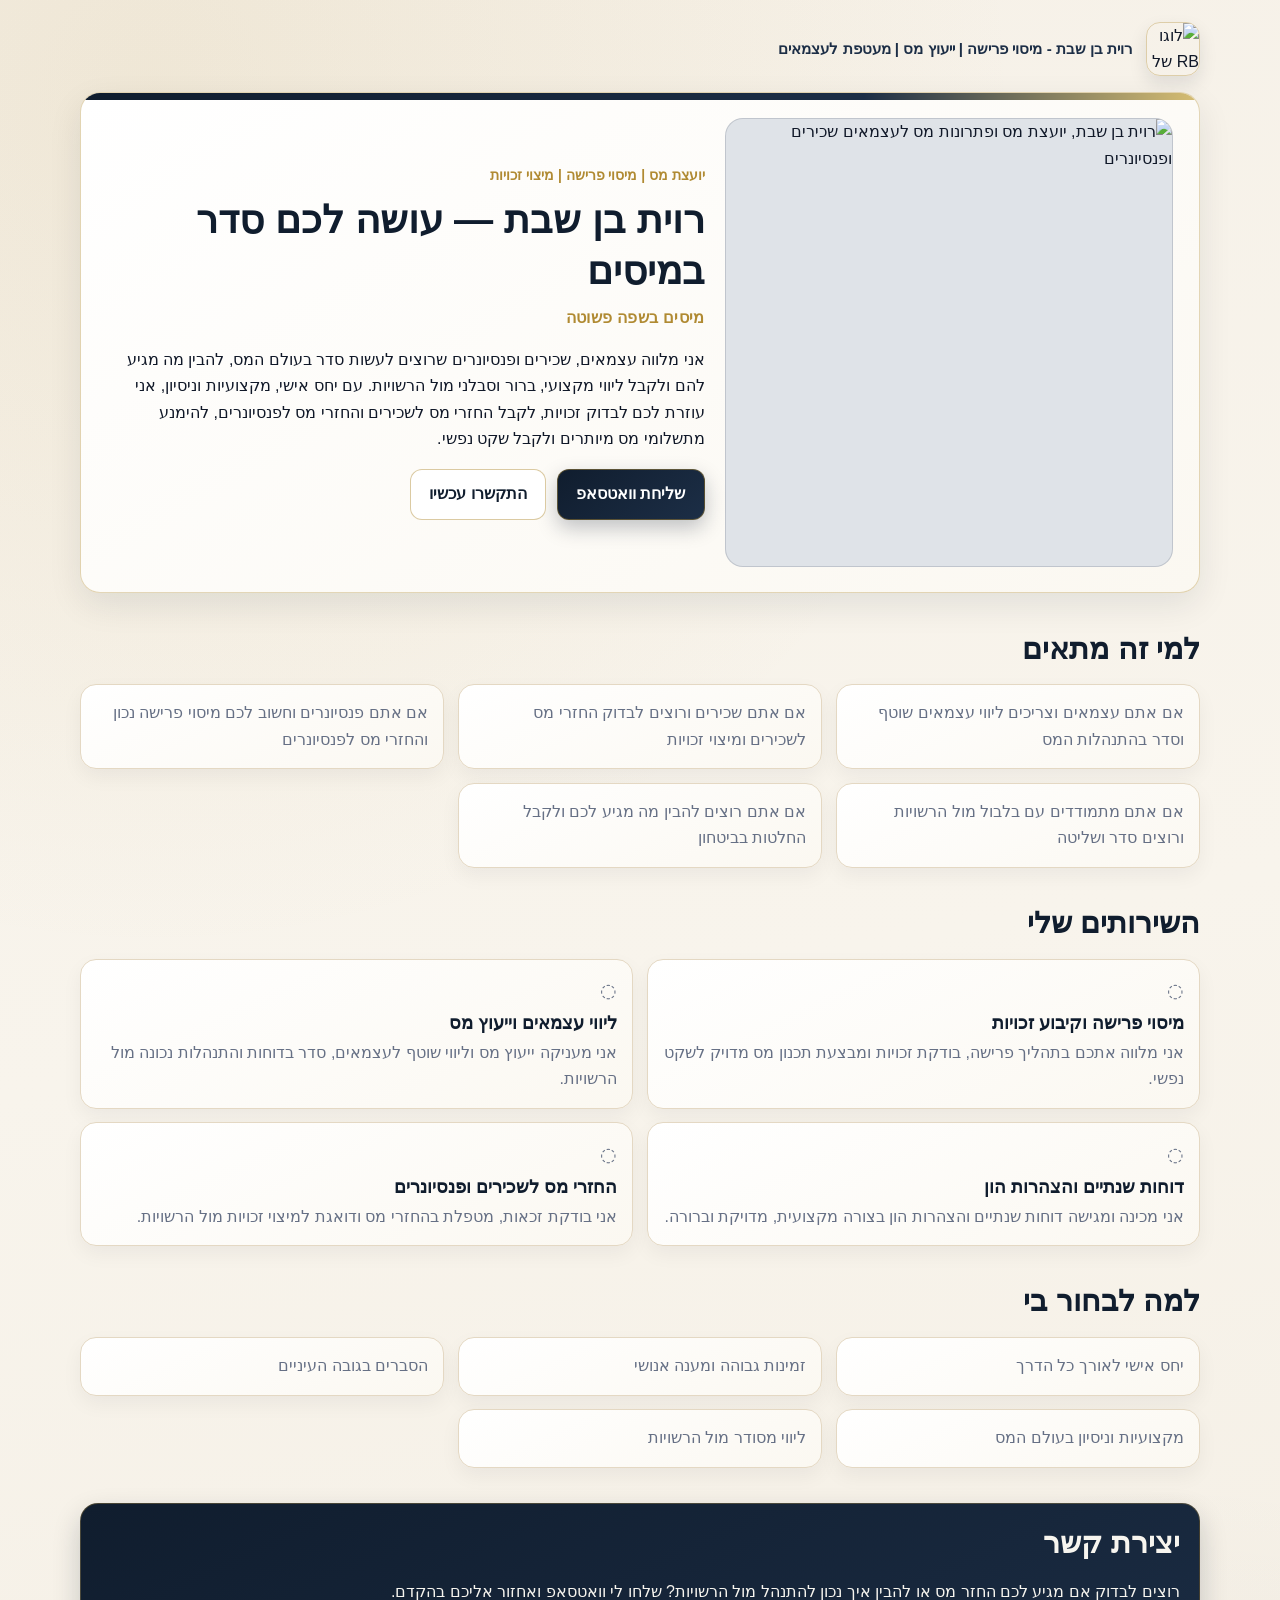
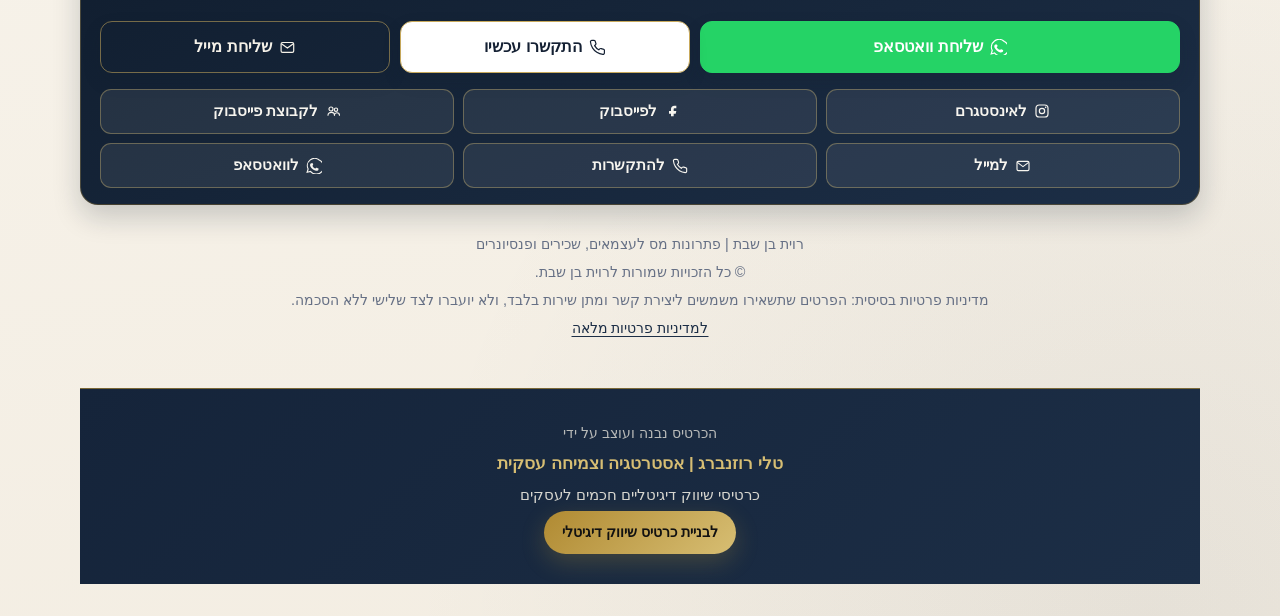
==== index.html @ d276f623 "Add files via upload" ====
<!doctype html>
<html lang="he" dir="rtl">
  <head>
    <meta charset="UTF-8" />
    <meta name="viewport" content="width=device-width, initial-scale=1" />
    <title>רוית בן שבת | פתרונות מס לעצמאים, שכירים ופנסיונרים</title>
    <meta
      name="description"
      content="רוית בן שבת מלווה עצמאים, שכירים ופנסיונרים בפתרונות מס, מיסוי פרישה, החזרי מס, דוחות שנתיים ומיצוי זכויות מול הרשויות. לתיאום שיחה בוואטסאפ."
    />
    <meta name="robots" content="index, follow" />

    <!-- TODO: עדכון לכתובת הדומיין הסופית לאחר פרסום האתר -->
    <link rel="canonical" href="https://example.com/ravit-ben-shabat" />

    <meta property="og:title" content="רוית בן שבת | פתרונות מס לעצמאים, שכירים ופנסיונרים" />
    <meta
      property="og:description"
      content="יועצת מס לעצמאים, שכירים ופנסיונרים. ליווי במיסוי פרישה, החזרי מס, דוחות שנתיים, הצהרות הון ומיצוי זכויות מול הרשויות."
    />
    <meta property="og:image" content="assets/ravit-og.jpg" />
    <meta property="og:url" content="https://example.com/ravit-ben-shabat" />
    <meta property="og:type" content="website" />
    <meta property="og:locale" content="he_IL" />

    <meta name="twitter:card" content="summary_large_image" />
    <meta name="twitter:title" content="רוית בן שבת | פתרונות מס לעצמאים, שכירים ופנסיונרים" />
    <meta
      name="twitter:description"
      content="פתרונות מס, מיסוי פרישה, החזרי מס וליווי עצמאים בשפה פשוטה וברורה."
    />
    <meta name="twitter:image" content="assets/ravit-og.jpg" />

    <script type="application/ld+json">
      {
        "@context": "https://schema.org",
        "@type": "ProfessionalService",
        "name": "רוית בן שבת",
        "jobTitle": "יועצת מס",
        "description": "פתרונות מס לעצמאים, שכירים ופנסיונרים",
        "telephone": "+972506928700",
        "email": "ravitben0@gmail.com",
        "url": "https://example.com/ravit-ben-shabat",
        "sameAs": [
          "https://instagram.com/ravitben0",
          "https://www.facebook.com/share/1CgHKXyZDk/",
          "https://www.facebook.com/groups/1374827424068419/"
        ]
      }
    </script>

    <link rel="stylesheet" href="styles.css" />
  </head>
  <body>
    <a class="skip-link" href="#main-content">דלגו לתוכן המרכזי</a>

    <header class="hero" aria-label="כותרת ראשית">
      <div class="brand-row">
        <img class="logo" src="assets/ravit-logo.jpg" alt="לוגו RB של רוית בן שבת" loading="lazy" width="120" height="120" />
        <p class="business-name">רוית בן שבת - מיסוי פרישה | ייעוץ מס | מעטפת לעצמאים</p>
      </div>

      <div class="hero-card">
        <img
          class="profile"
          src="assets/ravit-profile.jpg"
          alt="רוית בן שבת, יועצת מס ופתרונות מס לעצמאים שכירים ופנסיונרים"
          loading="eager"
          width="640"
          height="640"
        />

        <div class="hero-content">
          <p class="eyebrow">יועצת מס | מיסוי פרישה | מיצוי זכויות</p>
          <h1>רוית בן שבת — עושה לכם סדר במיסים</h1>
          <p class="subtitle">מיסים בשפה פשוטה</p>
          <p>
            אני מלווה עצמאים, שכירים ופנסיונרים שרוצים לעשות סדר בעולם המס, להבין מה מגיע להם ולקבל ליווי מקצועי,
            ברור וסבלני מול הרשויות. עם יחס אישי, מקצועיות וניסיון, אני עוזרת לכם לבדוק זכויות, לקבל החזרי מס לשכירים
            והחזרי מס לפנסיונרים, להימנע מתשלומי מס מיותרים ולקבל שקט נפשי.
          </p>

          <div class="cta-group">
            <a
              class="btn btn-primary"
              href="https://wa.me/972506928700?text=היי%20רוית,%20אשמח%20לקבל%20פרטים%20על%20פתרונות%20מס"
              target="_blank"
              rel="noopener noreferrer"
              aria-label="שליחת וואטסאפ לרוית בן שבת"
              >שליחת וואטסאפ</a
            >
            <a class="btn btn-secondary" href="tel:0506928700" aria-label="התקשרות לרוית בן שבת">התקשרו עכשיו</a>
          </div>
        </div>
      </div>
    </header>

    <main id="main-content">
      <section class="section" aria-labelledby="fit-title">
        <h2 id="fit-title">למי זה מתאים</h2>
        <div class="grid fit-grid">
          <article class="chip">אם אתם עצמאים וצריכים ליווי עצמאים שוטף וסדר בהתנהלות המס</article>
          <article class="chip">אם אתם שכירים ורוצים לבדוק החזרי מס לשכירים ומיצוי זכויות</article>
          <article class="chip">אם אתם פנסיונרים וחשוב לכם מיסוי פרישה נכון והחזרי מס לפנסיונרים</article>
          <article class="chip">אם אתם מתמודדים עם בלבול מול הרשויות ורוצים סדר ושליטה</article>
          <article class="chip">אם אתם רוצים להבין מה מגיע לכם ולקבל החלטות בביטחון</article>
        </div>
      </section>

      <section class="section" aria-labelledby="services-title">
        <h2 id="services-title">השירותים שלי</h2>
        <div class="grid services-grid">
          <article class="card">
            <p class="icon" aria-hidden="true">◌</p>
            <h3>מיסוי פרישה וקיבוע זכויות</h3>
            <p>אני מלווה אתכם בתהליך פרישה, בודקת זכויות ומבצעת תכנון מס מדויק לשקט נפשי.</p>
          </article>

          <article class="card">
            <p class="icon" aria-hidden="true">◌</p>
            <h3>ליווי עצמאים וייעוץ מס</h3>
            <p>אני מעניקה ייעוץ מס וליווי שוטף לעצמאים, סדר בדוחות והתנהלות נכונה מול הרשויות.</p>
          </article>

          <article class="card">
            <p class="icon" aria-hidden="true">◌</p>
            <h3>דוחות שנתיים והצהרות הון</h3>
            <p>אני מכינה ומגישה דוחות שנתיים והצהרות הון בצורה מקצועית, מדויקת וברורה.</p>
          </article>

          <article class="card">
            <p class="icon" aria-hidden="true">◌</p>
            <h3>החזרי מס לשכירים ופנסיונרים</h3>
            <p>אני בודקת זכאות, מטפלת בהחזרי מס ודואגת למיצוי זכויות מול הרשויות.</p>
          </article>
        </div>
      </section>

      <section class="section" aria-labelledby="why-title">
        <h2 id="why-title">למה לבחור בי</h2>
        <div class="grid why-grid">
          <article class="why-item">יחס אישי לאורך כל הדרך</article>
          <article class="why-item">זמינות גבוהה ומענה אנושי</article>
          <article class="why-item">הסברים בגובה העיניים</article>
          <article class="why-item">מקצועיות וניסיון בעולם המס</article>
          <article class="why-item">ליווי מסודר מול הרשויות</article>
        </div>
      </section>

      <section class="section contact section-contrast" aria-labelledby="contact-title">
        <h2 id="contact-title">יצירת קשר</h2>
        <p>
          רוצים לבדוק אם מגיע לכם החזר מס או להבין איך נכון להתנהל מול הרשויות? שלחו לי וואטסאפ ואחזור אליכם בהקדם.
        </p>

        <div class="cta-group contact-cta">
          <a
            class="btn btn-whatsapp"
            href="https://wa.me/972506928700?text=היי%20רוית,%20אשמח%20לקבל%20פרטים%20על%20פתרונות%20מס"
            target="_blank"
            rel="noopener noreferrer"
            aria-label="שליחת הודעה בוואטסאפ לרוית"
          >
            <span class="btn-icon" aria-hidden="true">
              <svg viewBox="0 0 24 24" focusable="false">
                <path d="M20.5 3.5a11 11 0 0 0-17.3 13l-1.5 4.9 5-1.4A11 11 0 1 0 20.5 3.5Z" fill="none" stroke="currentColor" stroke-width="1.7" />
                <path d="M9.3 8.4c-.2-.5-.4-.5-.8-.5h-.7c-.2 0-.5.1-.7.4-.3.3-1 1-1 2.4s1.1 2.8 1.2 3c.2.2 2.2 3.5 5.5 4.7 2.7 1 3.2.8 3.8.7.6-.1 1.8-.8 2-1.6.3-.8.3-1.5.2-1.6-.1-.1-.4-.2-.8-.4s-1.8-.9-2-.9c-.3-.1-.5-.1-.7.2s-.8.9-1 .9c-.2.1-.4 0-.7-.2-.3-.2-1.2-.4-2.3-1.4-.8-.7-1.4-1.7-1.6-2-.2-.3 0-.5.2-.7.2-.2.3-.4.5-.6.1-.2.2-.4.3-.6.1-.2 0-.4 0-.6 0-.2-.7-1.7-1-2.3Z" fill="currentColor" />
              </svg>
            </span>
            שליחת וואטסאפ
          </a>
          <a class="btn btn-call" href="tel:0506928700" aria-label="התקשרות טלפונית לרוית">
            <span class="btn-icon" aria-hidden="true">
              <svg viewBox="0 0 24 24" focusable="false">
                <path d="M22 16.9v3a2 2 0 0 1-2.2 2A19.7 19.7 0 0 1 11.2 19a19.4 19.4 0 0 1-6-6A19.7 19.7 0 0 1 2.1 4.2 2 2 0 0 1 4.1 2h3a2 2 0 0 1 2 1.7c.1.8.4 1.6.7 2.4a2 2 0 0 1-.5 2.1l-1.3 1.3a16 16 0 0 0 6 6l1.3-1.3a2 2 0 0 1 2.1-.5c.8.3 1.6.6 2.4.7A2 2 0 0 1 22 16.9Z" fill="none" stroke="currentColor" stroke-width="1.7" stroke-linecap="round" stroke-linejoin="round" />
              </svg>
            </span>
            התקשרו עכשיו
          </a>
          <a class="btn btn-email" href="mailto:ravitben0@gmail.com" aria-label="שליחת מייל לרוית">
            <span class="btn-icon" aria-hidden="true">
              <svg viewBox="0 0 24 24" focusable="false">
                <rect x="3" y="5" width="18" height="14" rx="2" ry="2" fill="none" stroke="currentColor" stroke-width="1.7" />
                <path d="m4 7 8 6 8-6" fill="none" stroke="currentColor" stroke-width="1.7" stroke-linecap="round" stroke-linejoin="round" />
              </svg>
            </span>
            שליחת מייל
          </a>
        </div>

        <div class="social-links" aria-label="קישורים מהירים לרשתות ופרטי קשר">
          <a class="social-link" href="https://instagram.com/ravitben0" target="_blank" rel="noopener noreferrer" aria-label="לאינסטגרם">
            <span class="social-icon" aria-hidden="true">
              <svg viewBox="0 0 24 24" focusable="false">
                <rect x="3" y="3" width="18" height="18" rx="5" ry="5" fill="none" stroke="currentColor" stroke-width="1.8" />
                <circle cx="12" cy="12" r="4" fill="none" stroke="currentColor" stroke-width="1.8" />
                <circle cx="17.5" cy="6.5" r="1.2" fill="currentColor" />
              </svg>
            </span>
            <span>לאינסטגרם</span>
          </a>
          <a class="social-link" href="https://www.facebook.com/share/1CgHKXyZDk/" target="_blank" rel="noopener noreferrer" aria-label="לפייסבוק">
            <span class="social-icon" aria-hidden="true">
              <svg viewBox="0 0 24 24" focusable="false">
                <path d="M14 8h3V4h-3c-3 0-5 2-5 5v3H6v4h3v4h4v-4h3l1-4h-4V9c0-.6.4-1 1-1Z" fill="currentColor" />
              </svg>
            </span>
            <span>לפייסבוק</span>
          </a>
          <a
            class="social-link"
            href="https://www.facebook.com/groups/1374827424068419/"
            target="_blank"
            rel="noopener noreferrer"
            aria-label="לקבוצת הפייסבוק"
          >
            <span class="social-icon" aria-hidden="true">
              <svg viewBox="0 0 24 24" focusable="false">
                <circle cx="9" cy="9" r="3" fill="none" stroke="currentColor" stroke-width="1.7" />
                <circle cx="16.5" cy="10" r="2.5" fill="none" stroke="currentColor" stroke-width="1.7" />
                <path d="M4.5 18.2c0-2.3 2.2-4.2 4.9-4.2s4.9 1.9 4.9 4.2" fill="none" stroke="currentColor" stroke-width="1.7" stroke-linecap="round" />
                <path d="M14 17.8c.3-1.8 1.9-3.2 3.8-3.2 2.2 0 3.9 1.7 3.9 3.8" fill="none" stroke="currentColor" stroke-width="1.7" stroke-linecap="round" />
              </svg>
            </span>
            <span>לקבוצת פייסבוק</span>
          </a>
          <a class="social-link" href="mailto:ravitben0@gmail.com" aria-label="שליחת מייל">
            <span class="social-icon" aria-hidden="true">
              <svg viewBox="0 0 24 24" focusable="false">
                <rect x="3" y="5" width="18" height="14" rx="2" ry="2" fill="none" stroke="currentColor" stroke-width="1.7" />
                <path d="m4 7 8 6 8-6" fill="none" stroke="currentColor" stroke-width="1.7" stroke-linecap="round" stroke-linejoin="round" />
              </svg>
            </span>
            <span>למייל</span>
          </a>
          <a class="social-link" href="tel:0506928700" aria-label="התקשרות טלפונית">
            <span class="social-icon" aria-hidden="true">
              <svg viewBox="0 0 24 24" focusable="false">
                <path d="M22 16.9v3a2 2 0 0 1-2.2 2A19.7 19.7 0 0 1 11.2 19a19.4 19.4 0 0 1-6-6A19.7 19.7 0 0 1 2.1 4.2 2 2 0 0 1 4.1 2h3a2 2 0 0 1 2 1.7c.1.8.4 1.6.7 2.4a2 2 0 0 1-.5 2.1l-1.3 1.3a16 16 0 0 0 6 6l1.3-1.3a2 2 0 0 1 2.1-.5c.8.3 1.6.6 2.4.7A2 2 0 0 1 22 16.9Z" fill="none" stroke="currentColor" stroke-width="1.7" stroke-linecap="round" stroke-linejoin="round" />
              </svg>
            </span>
            <span>להתקשרות</span>
          </a>
          <a
            class="social-link"
            href="https://wa.me/972506928700?text=היי%20רוית,%20אשמח%20לקבל%20פרטים%20על%20פתרונות%20מס"
            target="_blank"
            rel="noopener noreferrer"
            aria-label="לוואטסאפ"
          >
            <span class="social-icon" aria-hidden="true">
              <svg viewBox="0 0 24 24" focusable="false">
                <path d="M20.5 3.5a11 11 0 0 0-17.3 13l-1.5 4.9 5-1.4A11 11 0 1 0 20.5 3.5Z" fill="none" stroke="currentColor" stroke-width="1.7" />
                <path d="M9.3 8.4c-.2-.5-.4-.5-.8-.5h-.7c-.2 0-.5.1-.7.4-.3.3-1 1-1 2.4s1.1 2.8 1.2 3c.2.2 2.2 3.5 5.5 4.7 2.7 1 3.2.8 3.8.7.6-.1 1.8-.8 2-1.6.3-.8.3-1.5.2-1.6-.1-.1-.4-.2-.8-.4s-1.8-.9-2-.9c-.3-.1-.5-.1-.7.2s-.8.9-1 .9c-.2.1-.4 0-.7-.2-.3-.2-1.2-.4-2.3-1.4-.8-.7-1.4-1.7-1.6-2-.2-.3 0-.5.2-.7.2-.2.3-.4.5-.6.1-.2.2-.4.3-.6.1-.2 0-.4 0-.6 0-.2-.7-1.7-1-2.3Z" fill="currentColor" />
              </svg>
            </span>
            <span>לוואטסאפ</span>
          </a>
        </div>
      </section>
    </main>

    <footer class="footer" id="privacy">
      <div class="footer-legal">
        <p>רוית בן שבת | פתרונות מס לעצמאים, שכירים ופנסיונרים</p>
        <p>© כל הזכויות שמורות לרוית בן שבת.</p>
        <p class="privacy-note">
          מדיניות פרטיות בסיסית: הפרטים שתשאירו משמשים ליצירת קשר ומתן שירות בלבד, ולא יועברו לצד שלישי ללא הסכמה.
        </p>
        <p>
          <a href="privacy.html" aria-label="מעבר למדיניות פרטיות">למדיניות פרטיות מלאה</a>
        </p>
      </div>

      <section class="creator-footer" dir="rtl" aria-label="אזור קרדיט בנייה ועיצוב">
        <div class="creator-footer-inner">
          <p class="creator-label">הכרטיס נבנה ועוצב על ידי</p>
          <p class="creator-name">טלי רוזנברג | אסטרטגיה וצמיחה עסקית</p>
          <p class="creator-desc">כרטיסי שיווק דיגיטליים חכמים לעסקים</p>
          <a
            class="creator-cta"
            href="https://wa.me/message/R774GIXF2DOGP1"
            target="_blank"
            rel="noopener noreferrer"
            aria-label="לבניית כרטיס שיווק דיגיטלי"
            >לבניית כרטיס שיווק דיגיטלי</a
          >
        </div>
      </section>
    </footer>

    <nav class="quick-actions" aria-label="פעולות מהירות">
      <a
        href="https://wa.me/972506928700?text=היי%20רוית,%20אשמח%20לקבל%20פרטים%20על%20פתרונות%20מס"
        target="_blank"
        rel="noopener noreferrer"
        aria-label="פתיחת וואטסאפ"
        >וואטסאפ</a
      >
      <a href="tel:0506928700" aria-label="התקשרות טלפונית">שיחה</a>
    </nav>
  </body>
</html>
---- styles.css ----
:root {
  --bg: #f6f1e8;
  --surface: #ffffff;
  --surface-soft: #fbf8f1;
  --navy: #101d2e;
  --navy-soft: #1c2e46;
  --gold: #b08a32;
  --gold-light: #d7be73;
  --text: #101828;
  --muted: #667085;
  --border: #e4d8c3;
  --shadow: 0 12px 34px rgba(16, 29, 46, 0.09);
}

* {
  box-sizing: border-box;
}

html,
body {
  margin: 0;
  padding: 0;
  max-width: 100%;
  overflow-x: clip;
}

body {
  font-family: "Assistant", "Heebo", "Rubik", sans-serif;
  color: var(--text);
  line-height: 1.65;
  background:
    radial-gradient(circle at 12% 4%, rgba(176, 138, 50, 0.1), transparent 36%),
    radial-gradient(circle at 90% 100%, rgba(16, 29, 46, 0.06), transparent 30%),
    linear-gradient(170deg, #f6f1e8, #f8f4ec 45%, #f3ede2);
  min-height: 100vh;
}

img {
  max-width: 100%;
  display: block;
  height: auto;
}

a {
  color: var(--navy-soft);
  text-underline-offset: 3px;
}

a:focus-visible,
button:focus-visible {
  outline: 3px solid var(--gold);
  outline-offset: 2px;
}

.skip-link {
  position: absolute;
  top: -45px;
  right: 12px;
  z-index: 1000;
  background: #fff;
  color: #000;
  padding: 0.5rem 0.85rem;
  border-radius: 8px;
  text-decoration: none;
}

.skip-link:focus {
  top: 12px;
}

.hero,
.section,
.footer {
  width: min(1120px, calc(100% - 2rem));
  margin-inline: auto;
}

.hero {
  padding-top: 1rem;
}

.brand-row {
  display: flex;
  align-items: center;
  gap: 0.85rem;
  margin-bottom: 1rem;
}

.logo {
  width: 54px;
  height: 54px;
  border-radius: 14px;
  border: 1px solid rgba(176, 138, 50, 0.35);
  box-shadow: 0 8px 18px rgba(16, 29, 46, 0.1);
}

.business-name {
  margin: 0;
  color: var(--navy-soft);
  font-size: 0.95rem;
  font-weight: 600;
}

.hero-card {
  position: relative;
  overflow: hidden;
  background: linear-gradient(150deg, #ffffff, #fbf8f1);
  border: 1px solid rgba(176, 138, 50, 0.35);
  border-radius: 20px;
  padding: 1rem;
  box-shadow: var(--shadow);
  animation: fade-up 580ms ease both;
}

.hero-card::before {
  content: "";
  position: absolute;
  inset: 0 auto auto 0;
  width: 100%;
  height: 7px;
  background: linear-gradient(90deg, var(--navy), var(--navy-soft) 70%, var(--gold-light));
}

.profile {
  border-radius: 18px;
  border: 1px solid rgba(16, 29, 46, 0.15);
  aspect-ratio: 1 / 1;
  object-fit: cover;
  object-position: center top;
  background: #dfe3e8;
}

.hero-content {
  margin-top: 1rem;
}

.eyebrow {
  margin: 0;
  color: var(--gold);
  font-size: 0.86rem;
  font-weight: 700;
}

h1,
h2,
h3 {
  line-height: 1.3;
}

h1 {
  margin: 0.45rem 0 0.5rem;
  font-size: clamp(1.55rem, 4vw, 2.45rem);
  color: var(--navy);
}

.subtitle {
  margin: 0;
  color: var(--gold);
  font-weight: 650;
  letter-spacing: 0.02em;
}

.section {
  margin-top: 2.2rem;
}

h2 {
  font-size: clamp(1.25rem, 3.3vw, 1.9rem);
  margin: 0 0 1rem;
  color: var(--navy);
}

.grid {
  display: grid;
  gap: 0.85rem;
}

.fit-grid,
.why-grid,
.services-grid {
  grid-template-columns: 1fr;
}

.chip,
.why-item,
.card {
  background: linear-gradient(155deg, var(--surface), var(--surface-soft));
  border: 1px solid var(--border);
  border-radius: 16px;
  padding: 0.95rem;
  box-shadow: 0 8px 20px rgba(16, 29, 46, 0.05);
}

.chip,
.why-item {
  color: var(--muted);
}

.card {
  transition: transform 220ms ease;
}

.card:hover {
  transform: translateY(-3px);
}

.icon {
  margin: 0;
  color: var(--gold);
  font-size: 1.2rem;
}

.card h3 {
  margin: 0.35rem 0 0.3rem;
  font-size: 1.1rem;
  color: var(--navy);
}

.card p {
  margin: 0;
  color: var(--muted);
}

.section-contrast {
  background: linear-gradient(155deg, var(--navy), var(--navy-soft));
  border: 1px solid rgba(176, 138, 50, 0.32);
  border-radius: 18px;
  padding: 1.2rem;
  box-shadow: 0 12px 28px rgba(16, 29, 46, 0.2);
}

.section-contrast h2,
.section-contrast p,
.section-contrast li {
  color: #f7f5ef;
}

.section-contrast a:not(.btn):not(.social-link) {
  color: #f7f5ef;
}

.contact {
  padding-bottom: 5.5rem;
}

.cta-group {
  display: flex;
  flex-wrap: wrap;
  gap: 0.65rem;
  margin-top: 1rem;
}

.contact-cta .btn {
  min-height: 50px;
  border-radius: 12px;
  padding-inline: 1rem;
  font-weight: 700;
  box-shadow: 0 8px 18px rgba(16, 29, 46, 0.16);
}

.btn {
  display: inline-flex;
  align-items: center;
  justify-content: center;
  min-height: 48px;
  padding: 0.72rem 1.15rem;
  border-radius: 12px;
  font-weight: 700;
  text-decoration: none;
  border: 1px solid transparent;
  transition: transform 180ms ease, box-shadow 180ms ease;
}

.btn:hover {
  transform: translateY(-2px);
}

.btn-icon {
  width: 1.05rem;
  height: 1.05rem;
  display: inline-flex;
  margin-left: 0.45rem;
  flex: 0 0 auto;
}

.btn-icon svg {
  width: 100%;
  height: 100%;
}

.btn-primary {
  background: linear-gradient(140deg, var(--navy), var(--navy-soft));
  color: #fff;
  border-color: rgba(176, 138, 50, 0.45);
  box-shadow: 0 8px 20px rgba(16, 29, 46, 0.25);
}

.btn-secondary {
  background: #fff;
  color: var(--navy);
  border-color: rgba(176, 138, 50, 0.45);
}

.btn-ghost {
  border-color: rgba(176, 138, 50, 0.45);
  color: var(--navy);
}

.btn-whatsapp {
  background: #25d366;
  color: #fff;
  border-color: #25d366;
  box-shadow: 0 10px 24px rgba(37, 211, 102, 0.34);
  flex: 2 1 260px;
}

.btn-whatsapp:hover {
  box-shadow: 0 12px 28px rgba(37, 211, 102, 0.42);
}

.btn-call {
  background: #ffffff;
  color: #142033;
  border: 1px solid #c8a95b;
  box-shadow: 0 8px 18px rgba(16, 29, 46, 0.18);
  flex: 1 1 180px;
}

.btn-email {
  background: transparent;
  color: #f5f1e8;
  border: 1px solid rgba(200, 169, 91, 0.55);
  flex: 1 1 180px;
}

.social-links {
  margin-top: 1rem;
  display: grid;
  gap: 0.55rem;
  grid-template-columns: repeat(2, minmax(0, 1fr));
}

.social-link {
  min-height: 44px;
  display: inline-flex;
  align-items: center;
  justify-content: center;
  gap: 0.45rem;
  padding: 0.6rem 0.7rem;
  border-radius: 11px;
  text-decoration: none;
  border: 1px solid rgba(215, 190, 115, 0.38);
  background: rgba(255, 255, 255, 0.08);
  color: #f7f5ef;
  font-weight: 600;
  font-size: 0.92rem;
  transition: transform 170ms ease, background-color 170ms ease, border-color 170ms ease;
}

.social-link:hover {
  transform: translateY(-1px);
  background: rgba(255, 255, 255, 0.13);
  border-color: rgba(215, 190, 115, 0.6);
}

.social-icon {
  width: 1rem;
  height: 1rem;
  display: inline-flex;
  flex: 0 0 auto;
}

.social-icon svg {
  width: 100%;
  height: 100%;
}

.contact-list {
  margin: 1rem 0 0;
  padding: 0;
  list-style: none;
}

.contact-list li {
  margin-bottom: 0.5rem;
  color: var(--muted);
}

.section-contrast .contact-list li {
  color: #f7f5ef;
}

.footer {
  padding: 1.5rem 0 6rem;
  color: var(--muted);
  font-size: 0.9rem;
  text-align: center;
}

.footer p {
  margin: 0.25rem 0;
}

.privacy-note {
  color: var(--muted);
}

.footer-legal {
  width: min(760px, calc(100% - 1rem));
  margin-inline: auto;
}

.creator-footer {
  margin-top: 48px;
  padding: 30px 18px;
  background: linear-gradient(135deg, #15243a, #1c2e46);
  border-top: 1px solid rgba(176, 138, 50, 0.65);
  text-align: center;
  color: #f7f3e8;
}

.creator-footer-inner {
  max-width: 760px;
  margin: 0 auto;
}

.creator-label {
  margin: 0 0 6px;
  font-size: 0.85rem;
  color: rgba(247, 243, 232, 0.72);
}

.creator-name {
  margin: 0;
  font-size: 1.05rem;
  font-weight: 700;
  color: var(--gold-light);
}

.creator-desc {
  margin: 8px 0 18px;
  font-size: 0.95rem;
  color: rgba(247, 243, 232, 0.86);
}

.creator-cta {
  display: inline-flex;
  align-items: center;
  justify-content: center;
  min-height: 42px;
  padding: 10px 18px;
  border-radius: 999px;
  background: linear-gradient(135deg, var(--gold), var(--gold-light));
  color: #111111;
  font-weight: 700;
  text-decoration: none;
  box-shadow: 0 8px 24px rgba(212, 175, 55, 0.22);
  transition: transform 180ms ease, box-shadow 180ms ease;
}

.creator-cta:hover {
  transform: translateY(-1px);
  box-shadow: 0 10px 28px rgba(176, 138, 50, 0.32);
}

.quick-actions {
  position: fixed;
  right: 0;
  left: 0;
  bottom: 0;
  display: grid;
  grid-template-columns: 1fr 1fr;
  gap: 0.6rem;
  padding: 0.7rem 0.9rem calc(0.7rem + env(safe-area-inset-bottom));
  backdrop-filter: blur(8px);
  background: rgba(16, 29, 46, 0.94);
  border-top: 1px solid rgba(176, 138, 50, 0.45);
}

.quick-actions a {
  text-align: center;
  text-decoration: none;
  font-weight: 700;
  border-radius: 11px;
  padding: 0.74rem;
}

.quick-actions a:first-child {
  background: #25d366;
  color: #fff;
}

.quick-actions a:last-child {
  background: #ffffff;
  color: var(--navy);
}

@media (min-width: 700px) {
  .hero {
    padding-top: 1.35rem;
  }

  .hero-card {
    padding: 1.3rem;
  }

  .fit-grid,
  .why-grid {
    grid-template-columns: repeat(2, minmax(0, 1fr));
  }

  .services-grid {
    grid-template-columns: repeat(2, minmax(0, 1fr));
  }

  .social-links {
    grid-template-columns: repeat(3, minmax(0, 1fr));
  }
}

@media (min-width: 980px) {
  .hero-card {
    display: grid;
    grid-template-columns: minmax(280px, 0.9fr) 1.2fr;
    gap: 1.25rem;
    align-items: center;
    padding: 1.6rem;
  }

  .hero-content {
    margin-top: 0;
  }

  .fit-grid,
  .why-grid {
    grid-template-columns: repeat(3, minmax(0, 1fr));
  }

  .quick-actions {
    display: none;
  }

  .contact {
    padding-bottom: 1rem;
  }

  .footer {
    padding-bottom: 2rem;
  }
}

@media (max-width: 600px) {
  .creator-footer {
    margin-top: 36px;
    padding: 26px 16px;
  }

  .creator-name {
    font-size: 1rem;
  }

  .creator-desc {
    font-size: 0.9rem;
  }

  .creator-cta {
    width: 100%;
    max-width: 320px;
  }

  .contact-cta .btn {
    width: 100%;
  }
}

@media (prefers-reduced-motion: reduce) {
  *,
  *::before,
  *::after {
    animation: none !important;
    transition: none !important;
    scroll-behavior: auto !important;
  }
}

@keyframes fade-up {
  from {
    opacity: 0;
    transform: translateY(10px);
  }

  to {
    opacity: 1;
    transform: translateY(0);
  }
}
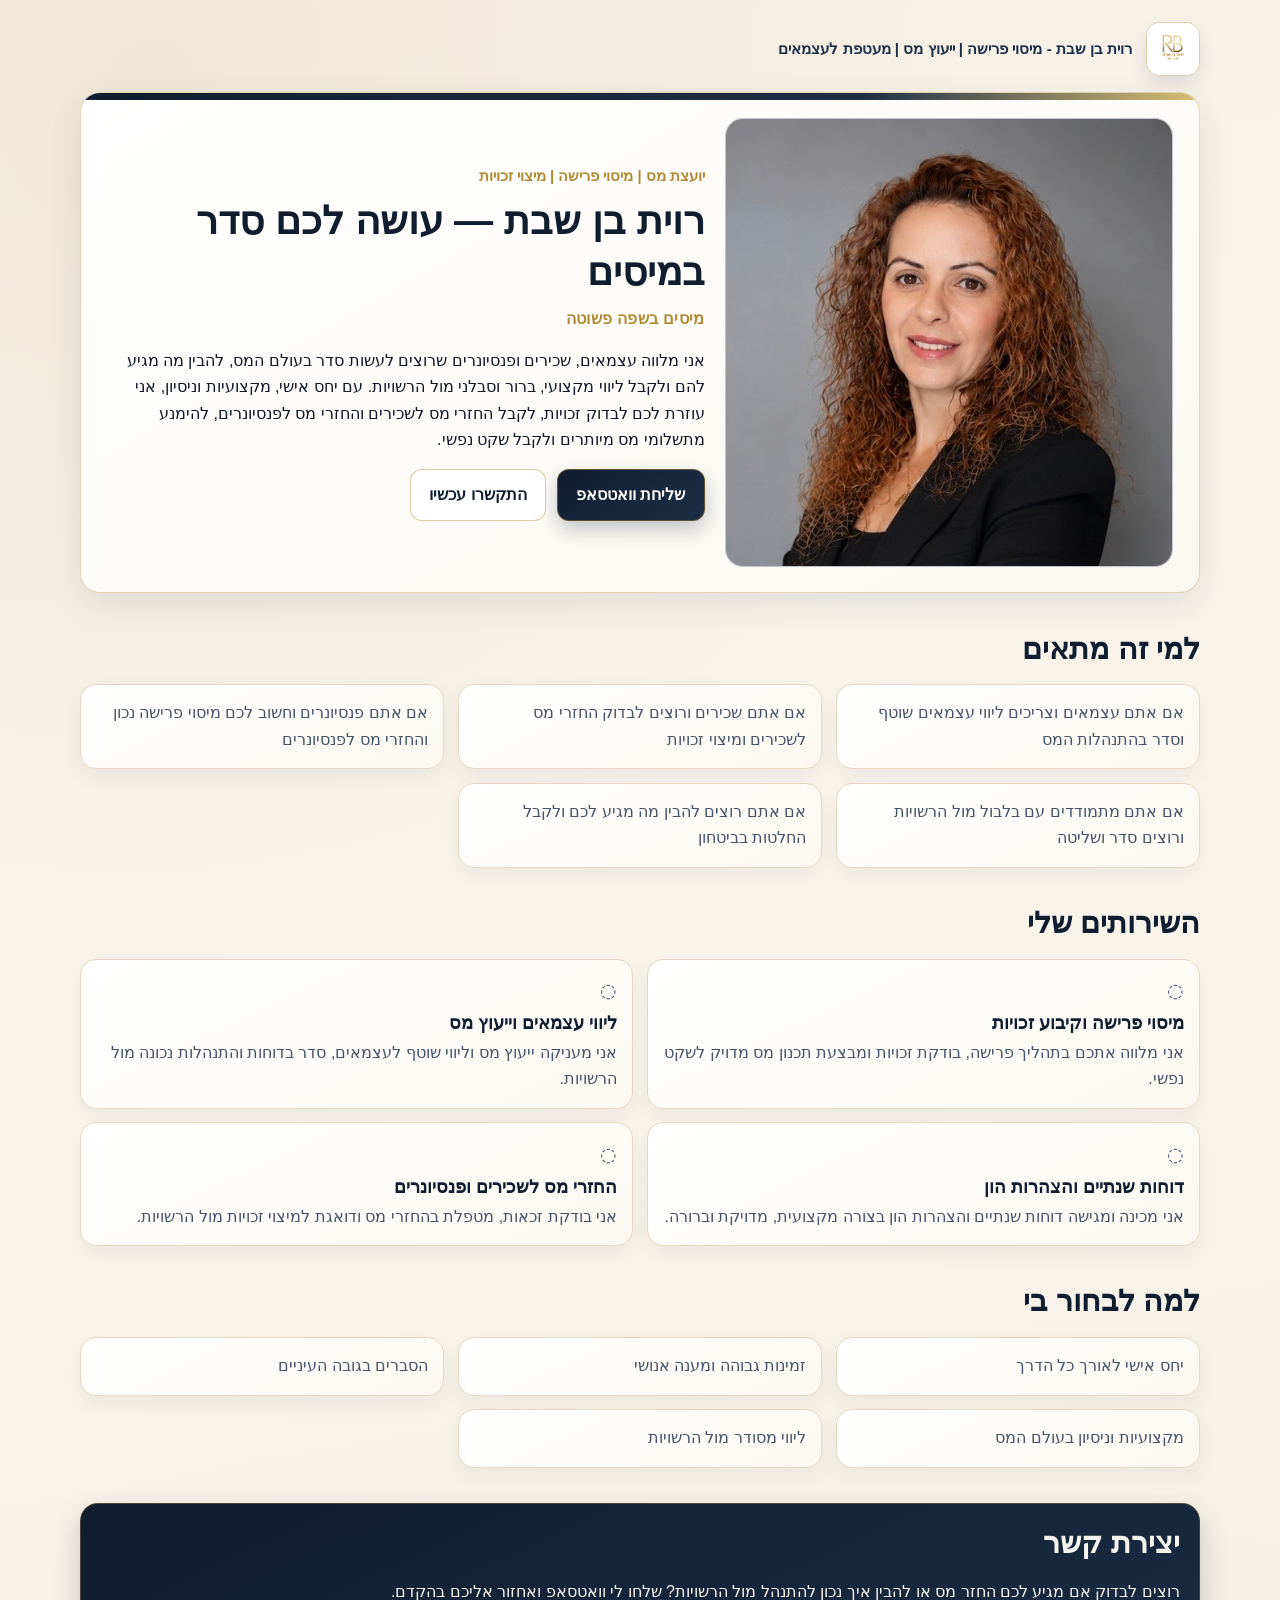
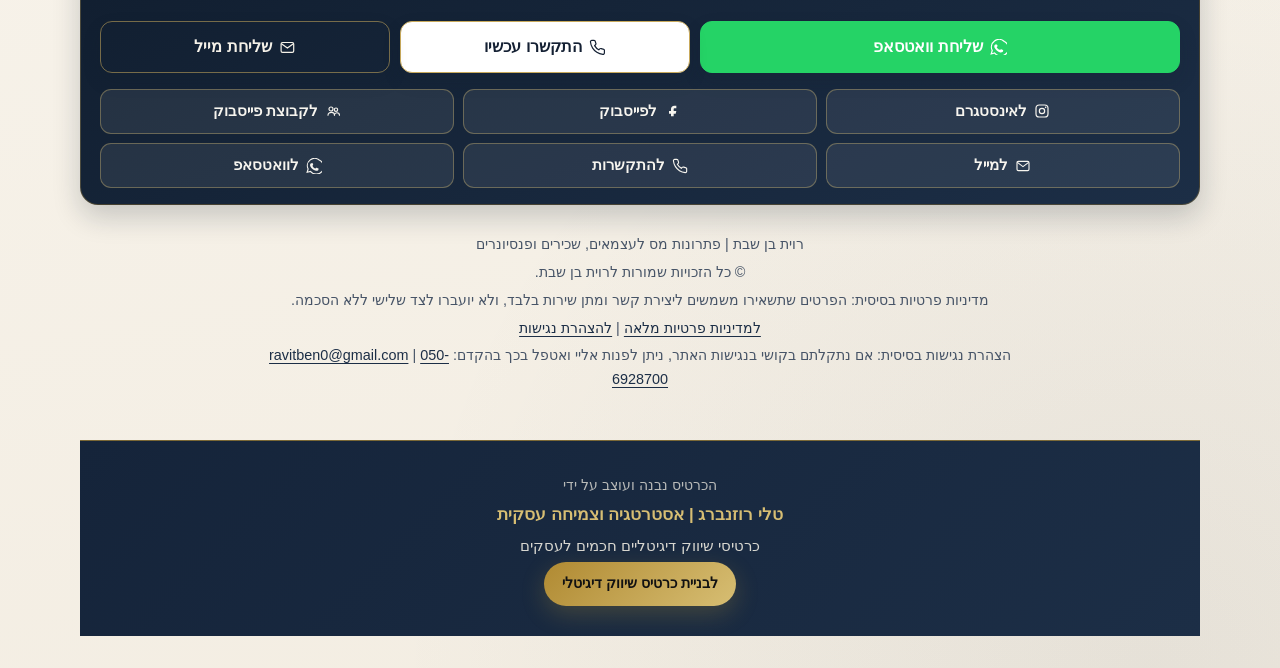
==== commit 6b312d0c: "Add files via upload" ====
--- a/index.html
+++ b/index.html
@@ -188,7 +188,7 @@
           </a>
         </div>
 
-        <div class="social-links" aria-label="קישורים מהירים לרשתות ופרטי קשר">
+        <nav class="social-links" aria-label="קישורים מהירים לרשתות ופרטי קשר">
           <a class="social-link" href="https://instagram.com/ravitben0" target="_blank" rel="noopener noreferrer" aria-label="לאינסטגרם">
             <span class="social-icon" aria-hidden="true">
               <svg viewBox="0 0 24 24" focusable="false">
@@ -256,7 +256,7 @@
             </span>
             <span>לוואטסאפ</span>
           </a>
-        </div>
+        </nav>
       </section>
     </main>
 
@@ -269,6 +269,14 @@
         </p>
         <p>
           <a href="privacy.html" aria-label="מעבר למדיניות פרטיות">למדיניות פרטיות מלאה</a>
+          |
+          <a href="accessibility.html" aria-label="מעבר להצהרת נגישות">להצהרת נגישות</a>
+        </p>
+        <p class="accessibility-note">
+          הצהרת נגישות בסיסית: אם נתקלתם בקושי בנגישות האתר, ניתן לפנות אליי ואטפל בכך בהקדם:
+          <a href="mailto:ravitben0@gmail.com" aria-label="פנייה בנושא נגישות במייל">ravitben0@gmail.com</a>
+          |
+          <a href="tel:0506928700" aria-label="פנייה בנושא נגישות בטלפון">050-6928700</a>
         </p>
       </div>
 
--- a/styles.css
+++ b/styles.css
@@ -7,7 +7,7 @@
   --gold: #b08a32;
   --gold-light: #d7be73;
   --text: #101828;
-  --muted: #667085;
+  --muted: #475467;
   --border: #e4d8c3;
   --shadow: 0 12px 34px rgba(16, 29, 46, 0.09);
 }
@@ -50,6 +50,12 @@
 button:focus-visible {
   outline: 3px solid var(--gold);
   outline-offset: 2px;
+}
+
+.btn:focus-visible,
+.social-link:focus-visible,
+.quick-actions a:focus-visible {
+  box-shadow: 0 0 0 4px rgba(176, 138, 50, 0.28);
 }
 
 .skip-link {
@@ -137,7 +143,7 @@
 .eyebrow {
   margin: 0;
   color: var(--gold);
-  font-size: 0.86rem;
+  font-size: 0.92rem;
   font-weight: 700;
 }
 
@@ -405,6 +411,11 @@
   color: var(--muted);
 }
 
+.accessibility-note {
+  margin-top: 0.6rem;
+  color: var(--muted);
+}
+
 .footer-legal {
   width: min(760px, calc(100% - 1rem));
   margin-inline: auto;
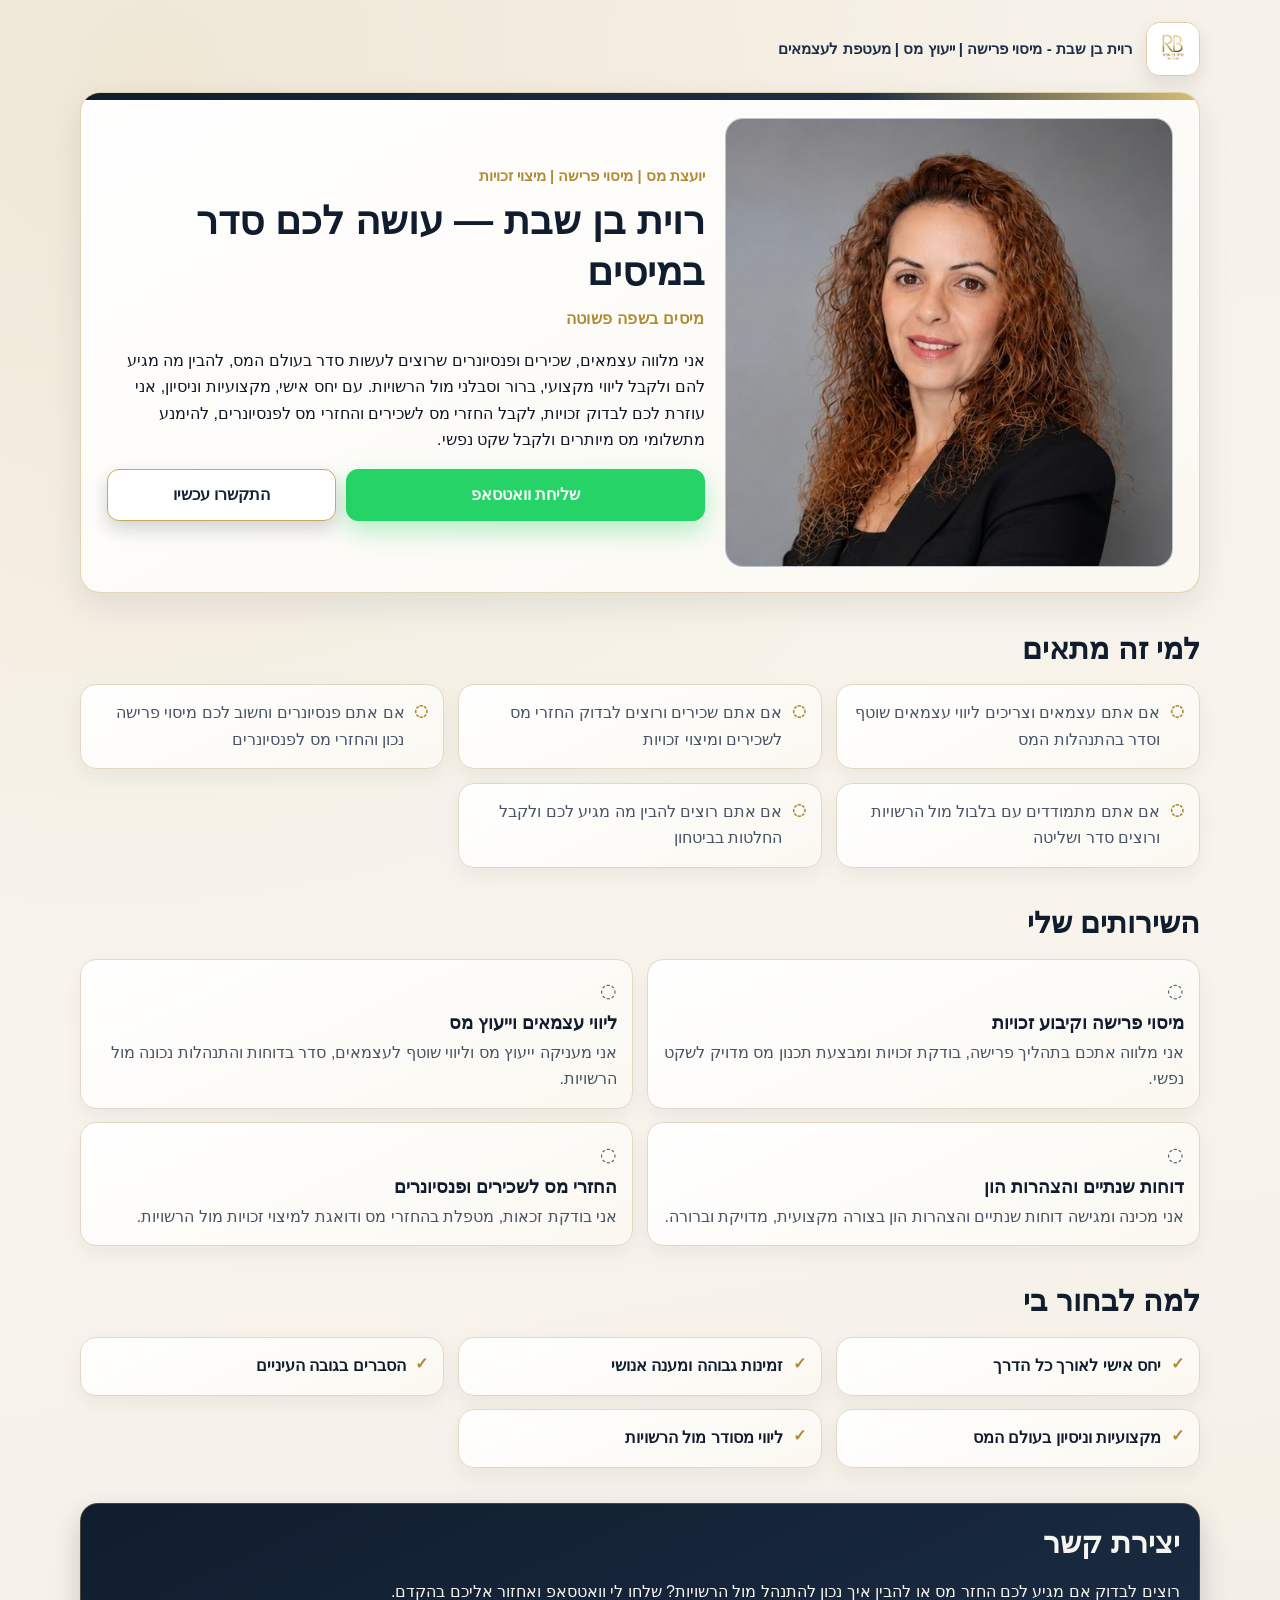
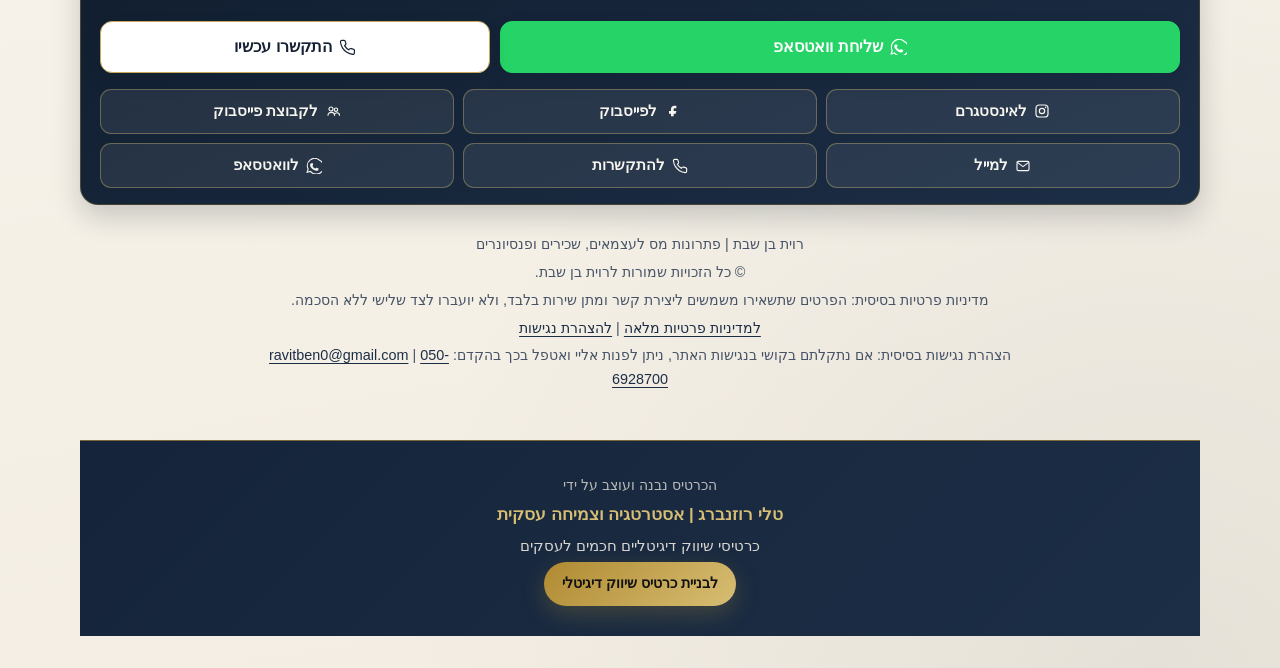
==== commit 8dc8d613: "Add files via upload" ====
--- a/index.html
+++ b/index.html
@@ -82,14 +82,14 @@
 
           <div class="cta-group">
             <a
-              class="btn btn-primary"
+              class="btn btn-whatsapp"
               href="https://wa.me/972506928700?text=היי%20רוית,%20אשמח%20לקבל%20פרטים%20על%20פתרונות%20מס"
               target="_blank"
               rel="noopener noreferrer"
               aria-label="שליחת וואטסאפ לרוית בן שבת"
               >שליחת וואטסאפ</a
             >
-            <a class="btn btn-secondary" href="tel:0506928700" aria-label="התקשרות לרוית בן שבת">התקשרו עכשיו</a>
+            <a class="btn btn-call" href="tel:0506928700" aria-label="התקשרות לרוית בן שבת">התקשרו עכשיו</a>
           </div>
         </div>
       </div>
@@ -99,11 +99,11 @@
       <section class="section" aria-labelledby="fit-title">
         <h2 id="fit-title">למי זה מתאים</h2>
         <div class="grid fit-grid">
-          <article class="chip">אם אתם עצמאים וצריכים ליווי עצמאים שוטף וסדר בהתנהלות המס</article>
-          <article class="chip">אם אתם שכירים ורוצים לבדוק החזרי מס לשכירים ומיצוי זכויות</article>
-          <article class="chip">אם אתם פנסיונרים וחשוב לכם מיסוי פרישה נכון והחזרי מס לפנסיונרים</article>
-          <article class="chip">אם אתם מתמודדים עם בלבול מול הרשויות ורוצים סדר ושליטה</article>
-          <article class="chip">אם אתם רוצים להבין מה מגיע לכם ולקבל החלטות בביטחון</article>
+          <article class="chip fit-item"><span class="fit-icon" aria-hidden="true">◌</span><span>אם אתם עצמאים וצריכים ליווי עצמאים שוטף וסדר בהתנהלות המס</span></article>
+          <article class="chip fit-item"><span class="fit-icon" aria-hidden="true">◌</span><span>אם אתם שכירים ורוצים לבדוק החזרי מס לשכירים ומיצוי זכויות</span></article>
+          <article class="chip fit-item"><span class="fit-icon" aria-hidden="true">◌</span><span>אם אתם פנסיונרים וחשוב לכם מיסוי פרישה נכון והחזרי מס לפנסיונרים</span></article>
+          <article class="chip fit-item"><span class="fit-icon" aria-hidden="true">◌</span><span>אם אתם מתמודדים עם בלבול מול הרשויות ורוצים סדר ושליטה</span></article>
+          <article class="chip fit-item"><span class="fit-icon" aria-hidden="true">◌</span><span>אם אתם רוצים להבין מה מגיע לכם ולקבל החלטות בביטחון</span></article>
         </div>
       </section>
 
@@ -139,11 +139,11 @@
       <section class="section" aria-labelledby="why-title">
         <h2 id="why-title">למה לבחור בי</h2>
         <div class="grid why-grid">
-          <article class="why-item">יחס אישי לאורך כל הדרך</article>
-          <article class="why-item">זמינות גבוהה ומענה אנושי</article>
-          <article class="why-item">הסברים בגובה העיניים</article>
-          <article class="why-item">מקצועיות וניסיון בעולם המס</article>
-          <article class="why-item">ליווי מסודר מול הרשויות</article>
+          <article class="why-item"><span class="why-icon" aria-hidden="true">✓</span><span>יחס אישי לאורך כל הדרך</span></article>
+          <article class="why-item"><span class="why-icon" aria-hidden="true">✓</span><span>זמינות גבוהה ומענה אנושי</span></article>
+          <article class="why-item"><span class="why-icon" aria-hidden="true">✓</span><span>הסברים בגובה העיניים</span></article>
+          <article class="why-item"><span class="why-icon" aria-hidden="true">✓</span><span>מקצועיות וניסיון בעולם המס</span></article>
+          <article class="why-item"><span class="why-icon" aria-hidden="true">✓</span><span>ליווי מסודר מול הרשויות</span></article>
         </div>
       </section>
 
@@ -176,15 +176,6 @@
               </svg>
             </span>
             התקשרו עכשיו
-          </a>
-          <a class="btn btn-email" href="mailto:ravitben0@gmail.com" aria-label="שליחת מייל לרוית">
-            <span class="btn-icon" aria-hidden="true">
-              <svg viewBox="0 0 24 24" focusable="false">
-                <rect x="3" y="5" width="18" height="14" rx="2" ry="2" fill="none" stroke="currentColor" stroke-width="1.7" />
-                <path d="m4 7 8 6 8-6" fill="none" stroke="currentColor" stroke-width="1.7" stroke-linecap="round" stroke-linejoin="round" />
-              </svg>
-            </span>
-            שליחת מייל
           </a>
         </div>
 
--- a/styles.css
+++ b/styles.css
@@ -202,6 +202,27 @@
   color: var(--muted);
 }
 
+.fit-item,
+.why-item {
+  display: flex;
+  align-items: flex-start;
+  gap: 0.6rem;
+}
+
+.fit-icon,
+.why-icon {
+  color: var(--gold);
+  font-weight: 700;
+  line-height: 1.1;
+  margin-top: 0.12rem;
+  flex: 0 0 auto;
+}
+
+.why-item {
+  color: var(--navy);
+  font-weight: 600;
+}
+
 .card {
   transition: transform 220ms ease;
 }
@@ -317,7 +338,7 @@
   color: #fff;
   border-color: #25d366;
   box-shadow: 0 10px 24px rgba(37, 211, 102, 0.34);
-  flex: 2 1 260px;
+  flex: 2 1 280px;
 }
 
 .btn-whatsapp:hover {
@@ -329,7 +350,7 @@
   color: #142033;
   border: 1px solid #c8a95b;
   box-shadow: 0 8px 18px rgba(16, 29, 46, 0.18);
-  flex: 1 1 180px;
+  flex: 1 1 190px;
 }
 
 .btn-email {
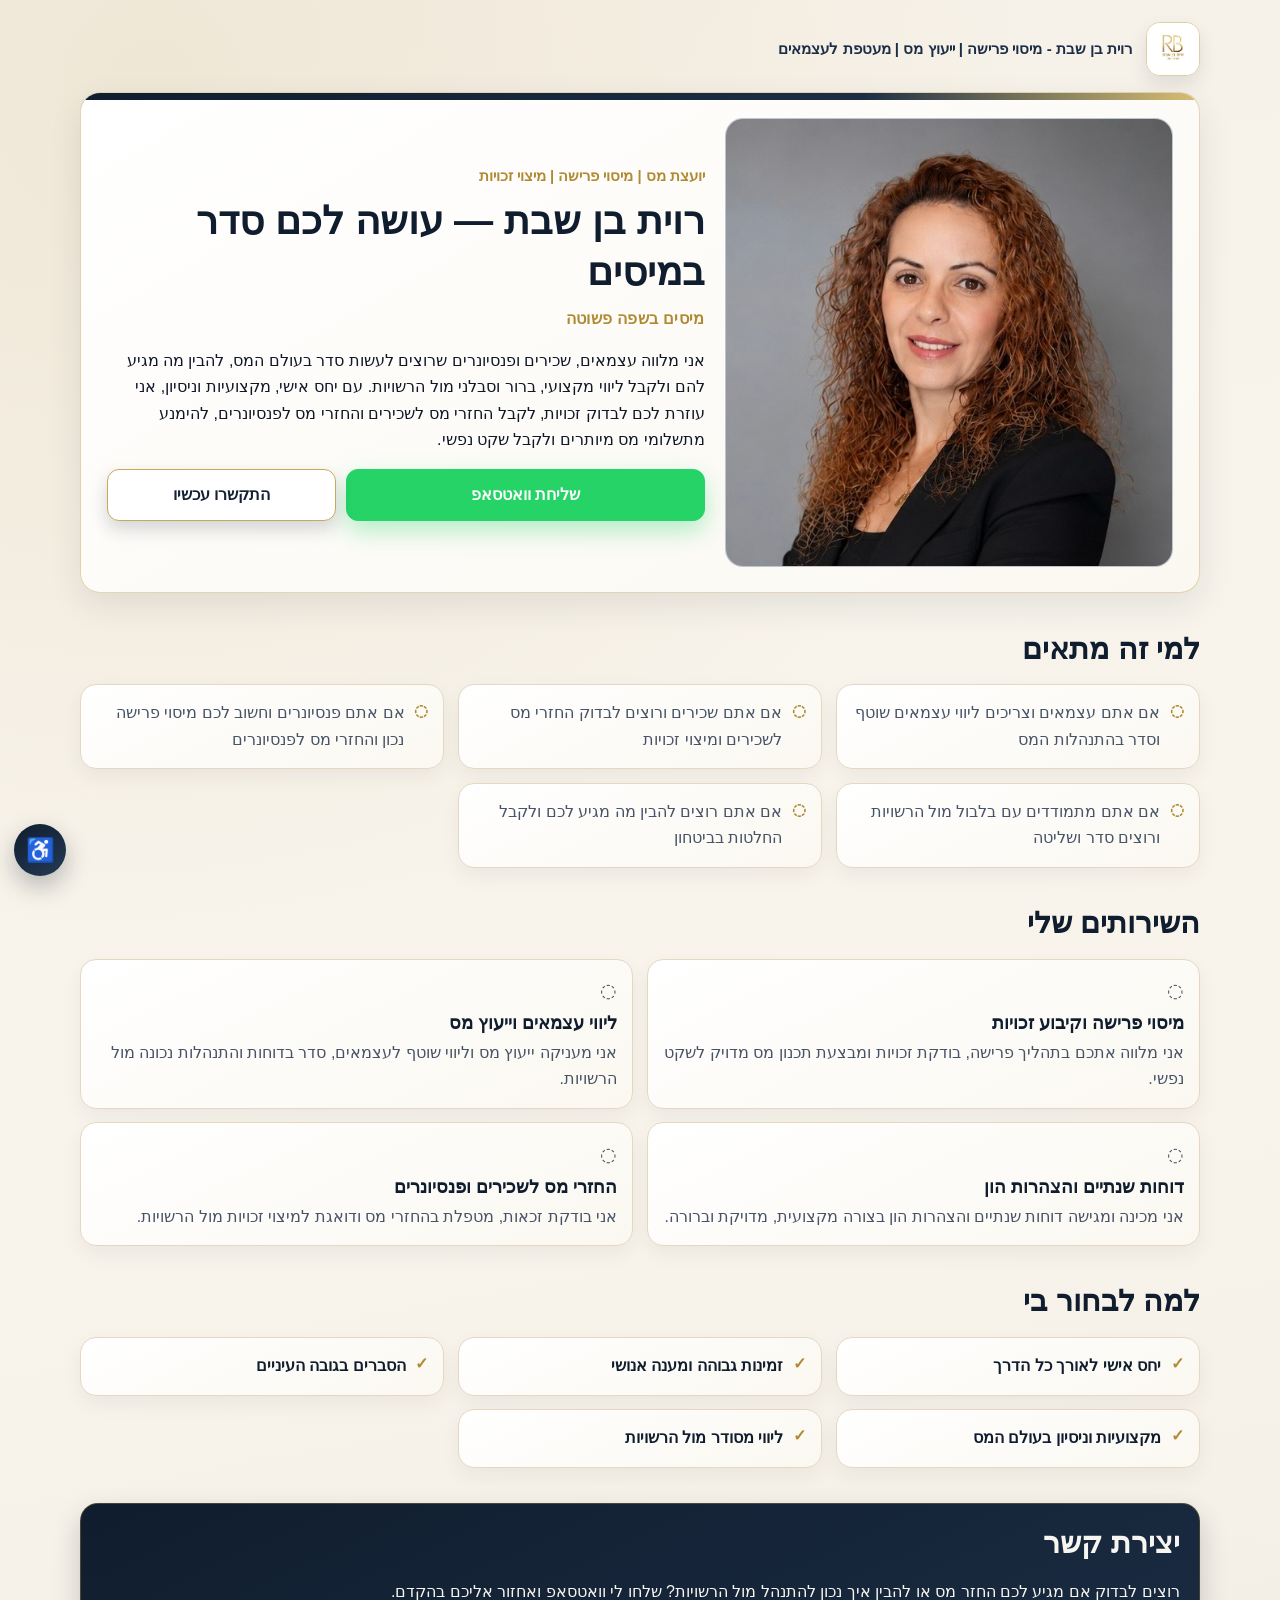
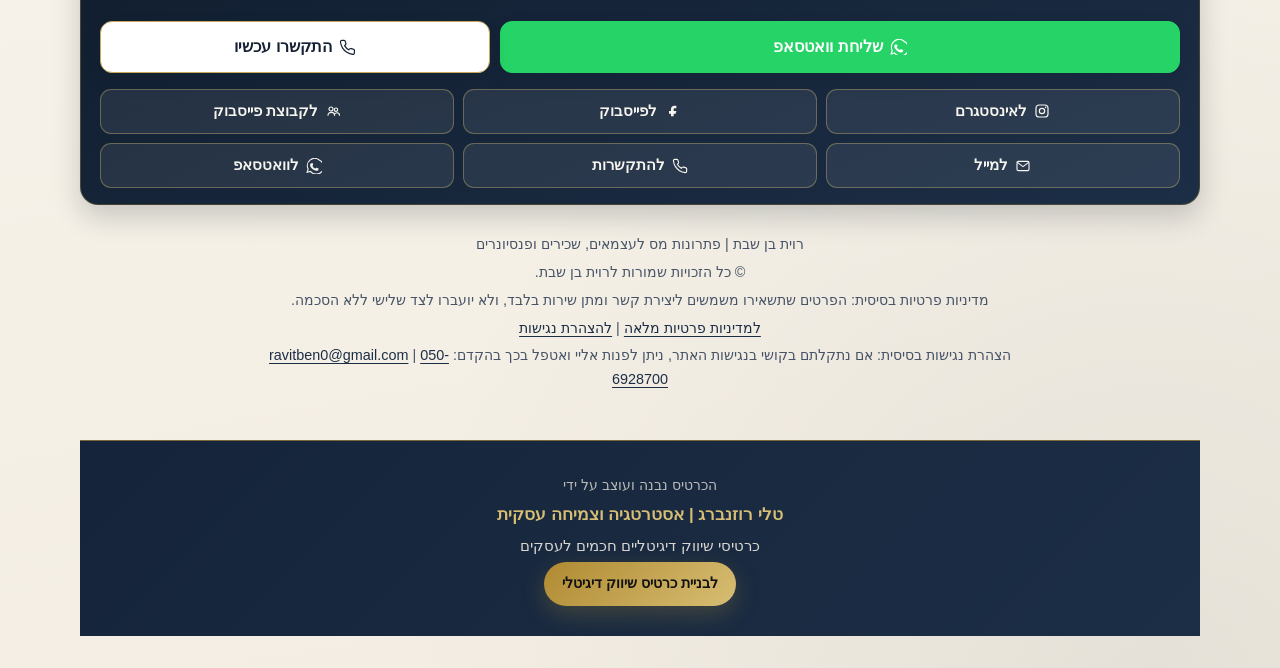
==== commit 2df96a8b: "Add files via upload" ====
--- a/index.html
+++ b/index.html
@@ -298,5 +298,204 @@
       >
       <a href="tel:0506928700" aria-label="התקשרות טלפונית">שיחה</a>
     </nav>
+
+    <button
+      class="accessibility-widget-toggle"
+      type="button"
+      aria-label="פתיחת כלי נגישות"
+      aria-expanded="false"
+      aria-controls="accessibility-widget-panel"
+    >
+      <span aria-hidden="true">♿</span>
+    </button>
+
+    <div
+      class="accessibility-widget-panel"
+      id="accessibility-widget-panel"
+      role="dialog"
+      aria-label="כלי נגישות"
+      aria-hidden="true"
+      dir="rtl"
+    >
+      <div class="accessibility-widget-header">
+        <strong>סיוע בנגישות</strong>
+        <button type="button" class="accessibility-widget-close" aria-label="סגירת כלי נגישות">×</button>
+      </div>
+
+      <div class="accessibility-widget-grid">
+        <button type="button" data-a11y-action="increase-text">הגדלת גופן</button>
+        <button type="button" data-a11y-action="decrease-text">הקטנת גופן</button>
+        <button type="button" data-a11y-action="reset-text">איפוס גופן</button>
+        <button type="button" data-a11y-action="contrast">ניגודיות גבוהה</button>
+        <button type="button" data-a11y-action="grayscale">גווני אפור</button>
+        <button type="button" data-a11y-action="highlight-links">הדגשת קישורים</button>
+        <button type="button" data-a11y-action="reduce-motion">עצירת אנימציות</button>
+        <button type="button" data-a11y-action="reset-all">איפוס נגישות</button>
+      </div>
+
+      <a class="accessibility-widget-link" href="accessibility.html">מעבר להצהרת נגישות</a>
+      <p class="accessibility-widget-note">כלי זה הוא כלי עזר בלבד ואינו מחליף הנגשה תקינה של האתר.</p>
+    </div>
+
+    <script>
+      (function () {
+        var storageKey = "rbs_a11y_settings_v1";
+        var body = document.body;
+        var toggleBtn = document.querySelector(".accessibility-widget-toggle");
+        var panel = document.getElementById("accessibility-widget-panel");
+        var closeBtn = document.querySelector(".accessibility-widget-close");
+        var actionButtons = document.querySelectorAll("[data-a11y-action]");
+        if (!body || !toggleBtn || !panel || !closeBtn || !actionButtons.length) return;
+
+        var textOrder = ["small", "normal", "large", "larger"];
+        var textClassMap = {
+          small: "a11y-text-small",
+          large: "a11y-text-large",
+          larger: "a11y-text-larger",
+        };
+
+        var state = {
+          textSize: "normal",
+          contrast: false,
+          grayscale: false,
+          highlightLinks: false,
+          reduceMotion: false,
+        };
+
+        function loadState() {
+          try {
+            var raw = localStorage.getItem(storageKey);
+            if (!raw) return;
+            var parsed = JSON.parse(raw);
+            if (parsed && typeof parsed === "object") {
+              state = Object.assign(state, parsed);
+            }
+          } catch (err) {}
+        }
+
+        function saveState() {
+          try {
+            localStorage.setItem(storageKey, JSON.stringify(state));
+          } catch (err) {}
+        }
+
+        function clearTextClasses() {
+          body.classList.remove("a11y-text-small", "a11y-text-large", "a11y-text-larger");
+        }
+
+        function applyState() {
+          clearTextClasses();
+          if (state.textSize !== "normal" && textClassMap[state.textSize]) {
+            body.classList.add(textClassMap[state.textSize]);
+          }
+          body.classList.toggle("a11y-high-contrast", !!state.contrast);
+          body.classList.toggle("a11y-grayscale", !!state.grayscale);
+          body.classList.toggle("a11y-highlight-links", !!state.highlightLinks);
+          body.classList.toggle("a11y-reduce-motion", !!state.reduceMotion);
+        }
+
+        function openPanel() {
+          panel.classList.add("is-open");
+          panel.setAttribute("aria-hidden", "false");
+          toggleBtn.setAttribute("aria-expanded", "true");
+        }
+
+        function closePanel() {
+          panel.classList.remove("is-open");
+          panel.setAttribute("aria-hidden", "true");
+          toggleBtn.setAttribute("aria-expanded", "false");
+        }
+
+        function togglePanel() {
+          if (panel.classList.contains("is-open")) {
+            closePanel();
+          } else {
+            openPanel();
+          }
+        }
+
+        function nextTextSize(direction) {
+          var idx = textOrder.indexOf(state.textSize);
+          if (idx < 0) idx = 1;
+          if (direction === "up") {
+            idx = Math.min(idx + 1, textOrder.length - 1);
+          } else {
+            idx = Math.max(idx - 1, 0);
+          }
+          state.textSize = textOrder[idx];
+        }
+
+        function resetAll() {
+          state = {
+            textSize: "normal",
+            contrast: false,
+            grayscale: false,
+            highlightLinks: false,
+            reduceMotion: false,
+          };
+          try {
+            localStorage.removeItem(storageKey);
+          } catch (err) {}
+          applyState();
+        }
+
+        toggleBtn.addEventListener("click", togglePanel);
+        closeBtn.addEventListener("click", closePanel);
+
+        document.addEventListener("keydown", function (event) {
+          if (event.key === "Escape" && panel.classList.contains("is-open")) {
+            closePanel();
+            toggleBtn.focus();
+          }
+        });
+
+        document.addEventListener("click", function (event) {
+          if (!panel.classList.contains("is-open")) return;
+          var clickInsidePanel = panel.contains(event.target);
+          var clickToggle = toggleBtn.contains(event.target);
+          if (!clickInsidePanel && !clickToggle) {
+            closePanel();
+          }
+        });
+
+        actionButtons.forEach(function (btn) {
+          btn.addEventListener("click", function () {
+            var action = btn.getAttribute("data-a11y-action");
+            if (!action) return;
+            switch (action) {
+              case "increase-text":
+                nextTextSize("up");
+                break;
+              case "decrease-text":
+                nextTextSize("down");
+                break;
+              case "reset-text":
+                state.textSize = "normal";
+                break;
+              case "contrast":
+                state.contrast = !state.contrast;
+                break;
+              case "grayscale":
+                state.grayscale = !state.grayscale;
+                break;
+              case "highlight-links":
+                state.highlightLinks = !state.highlightLinks;
+                break;
+              case "reduce-motion":
+                state.reduceMotion = !state.reduceMotion;
+                break;
+              case "reset-all":
+                resetAll();
+                return;
+            }
+            applyState();
+            saveState();
+          });
+        });
+
+        loadState();
+        applyState();
+      })();
+    </script>
   </body>
 </html>
--- a/styles.css
+++ b/styles.css
@@ -26,6 +26,7 @@
 
 body {
   font-family: "Assistant", "Heebo", "Rubik", sans-serif;
+  font-size: 16px;
   color: var(--text);
   line-height: 1.65;
   background:
@@ -615,6 +616,188 @@
   }
 }
 
+.accessibility-widget-toggle {
+  position: fixed;
+  left: 14px;
+  bottom: 92px;
+  z-index: 1400;
+  width: 52px;
+  height: 52px;
+  border: 0;
+  border-radius: 999px;
+  background: linear-gradient(145deg, var(--navy), #243a56);
+  color: #fff;
+  font-size: 1.45rem;
+  cursor: pointer;
+  box-shadow: 0 10px 24px rgba(16, 29, 46, 0.28);
+}
+
+.accessibility-widget-panel {
+  position: fixed;
+  left: 14px;
+  bottom: 156px;
+  z-index: 1500;
+  width: min(360px, calc(100vw - 28px));
+  background: linear-gradient(170deg, #fff, #fbf8f1);
+  border: 1px solid var(--border);
+  border-radius: 14px;
+  box-shadow: 0 16px 40px rgba(16, 29, 46, 0.22);
+  padding: 0.85rem;
+  opacity: 0;
+  pointer-events: none;
+  transform: translateY(8px);
+  transition: opacity 180ms ease, transform 180ms ease;
+}
+
+.accessibility-widget-panel.is-open {
+  opacity: 1;
+  pointer-events: auto;
+  transform: translateY(0);
+}
+
+.accessibility-widget-header {
+  display: flex;
+  align-items: center;
+  justify-content: space-between;
+  margin-bottom: 0.65rem;
+  color: var(--navy);
+}
+
+.accessibility-widget-close {
+  width: 32px;
+  height: 32px;
+  border-radius: 8px;
+  border: 1px solid var(--border);
+  background: #fff;
+  color: var(--navy);
+  font-size: 1.1rem;
+  cursor: pointer;
+}
+
+.accessibility-widget-grid {
+  display: grid;
+  grid-template-columns: 1fr 1fr;
+  gap: 0.5rem;
+}
+
+.accessibility-widget-grid button {
+  min-height: 40px;
+  border-radius: 10px;
+  border: 1px solid var(--border);
+  background: #fff;
+  color: var(--navy);
+  font-size: 0.92rem;
+  font-weight: 700;
+  cursor: pointer;
+}
+
+.accessibility-widget-link {
+  display: inline-flex;
+  margin-top: 0.8rem;
+  font-weight: 700;
+}
+
+.accessibility-widget-note {
+  margin: 0.45rem 0 0;
+  font-size: 0.82rem;
+  color: var(--muted);
+}
+
+.accessibility-widget-toggle:focus-visible,
+.accessibility-widget-close:focus-visible,
+.accessibility-widget-grid button:focus-visible {
+  outline: 3px solid var(--gold);
+  outline-offset: 2px;
+}
+
+body.a11y-text-small {
+  font-size: 15px;
+}
+
+body.a11y-text-large {
+  font-size: 18px;
+}
+
+body.a11y-text-larger {
+  font-size: 20px;
+}
+
+body.a11y-high-contrast {
+  background: #000 !important;
+  color: #fff !important;
+}
+
+body.a11y-high-contrast .hero-card,
+body.a11y-high-contrast .card,
+body.a11y-high-contrast .chip,
+body.a11y-high-contrast .why-item,
+body.a11y-high-contrast .section-contrast,
+body.a11y-high-contrast .creator-footer,
+body.a11y-high-contrast .accessibility-widget-panel {
+  background: #000 !important;
+  border-color: #fff !important;
+  color: #fff !important;
+  box-shadow: none !important;
+}
+
+body.a11y-high-contrast h1,
+body.a11y-high-contrast h2,
+body.a11y-high-contrast h3,
+body.a11y-high-contrast p,
+body.a11y-high-contrast li,
+body.a11y-high-contrast span,
+body.a11y-high-contrast a {
+  color: #fff !important;
+}
+
+body.a11y-high-contrast .btn,
+body.a11y-high-contrast .social-link,
+body.a11y-high-contrast .accessibility-widget-grid button,
+body.a11y-high-contrast .accessibility-widget-close {
+  background: #111 !important;
+  color: #fff !important;
+  border-color: #fff !important;
+}
+
+body.a11y-grayscale {
+  filter: grayscale(1);
+}
+
+body.a11y-highlight-links a {
+  text-decoration: underline !important;
+  text-decoration-thickness: 2px;
+  outline: 2px dashed rgba(176, 138, 50, 0.55);
+  outline-offset: 2px;
+}
+
+body.a11y-reduce-motion *,
+body.a11y-reduce-motion *::before,
+body.a11y-reduce-motion *::after {
+  animation: none !important;
+  transition: none !important;
+  scroll-behavior: auto !important;
+}
+
+@media (max-width: 980px) {
+  .accessibility-widget-toggle {
+    bottom: 98px;
+  }
+
+  .accessibility-widget-panel {
+    bottom: 162px;
+  }
+}
+
+@media (min-width: 981px) {
+  .accessibility-widget-toggle {
+    bottom: 24px;
+  }
+
+  .accessibility-widget-panel {
+    bottom: 88px;
+  }
+}
+
 @keyframes fade-up {
   from {
     opacity: 0;
